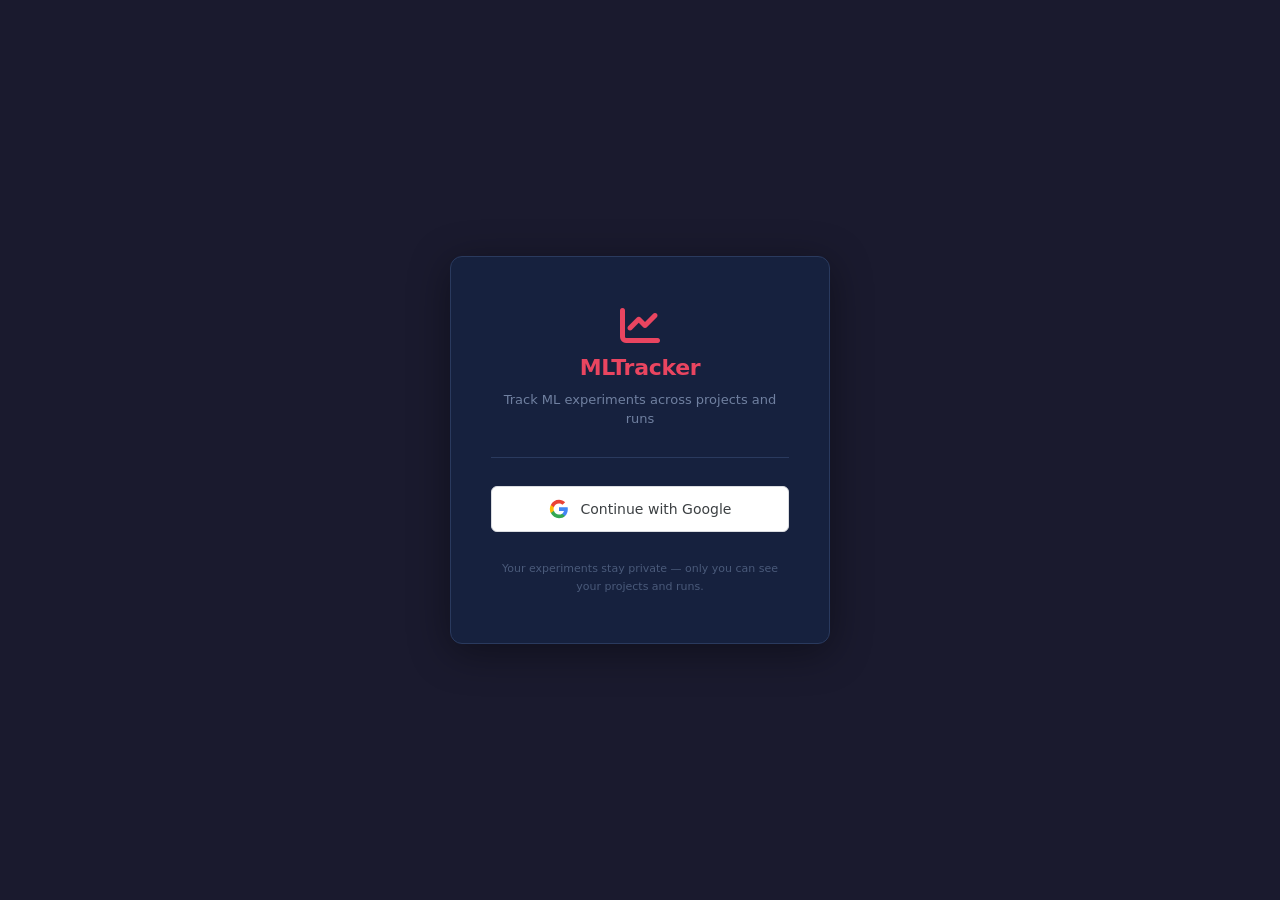
==== frontend/login.html @ 4c67242c "refactor: rebrand WandB Clone → MLTracker - Rename mywandb/ data folder → mltracker/ - Rename wandb." ====
<!DOCTYPE html>
<html lang="en">
<head>
  <meta charset="UTF-8" />
  <meta name="viewport" content="width=device-width, initial-scale=1.0" />
  <title>Sign in — MLTracker</title>
  <link rel="stylesheet"
        href="https://cdnjs.cloudflare.com/ajax/libs/font-awesome/6.5.1/css/all.min.css"
        integrity="sha512-DTOQO9RWCH3ppGqcWaEA1BIZOC6xxalwEsw9c2QQeAIftl+Vegovlnee1c9QX4TctnWMn13TZye+giMm8e2LwA=="
        crossorigin="anonymous" />
  <style>
    *, *::before, *::after { box-sizing: border-box; margin: 0; padding: 0; }

    body {
      font-family: 'Segoe UI', system-ui, sans-serif;
      background: #1a1a2e;
      color: #d0d8f0;
      min-height: 100vh;
      display: flex;
      align-items: center;
      justify-content: center;
    }

    .card {
      background: #16213e;
      border: 1px solid #2a3a5e;
      border-radius: 12px;
      padding: 48px 40px;
      width: 100%;
      max-width: 380px;
      display: flex;
      flex-direction: column;
      align-items: center;
      gap: 28px;
      box-shadow: 0 8px 40px rgba(0,0,0,0.4);
    }

    .logo {
      display: flex;
      flex-direction: column;
      align-items: center;
      gap: 10px;
    }

    .logo-icon {
      font-size: 40px;
      color: #e94560;
    }

    .logo-title {
      font-size: 22px;
      font-weight: 700;
      color: #e94560;
      letter-spacing: -0.3px;
    }

    .logo-sub {
      font-size: 13px;
      color: #7080a0;
      text-align: center;
      line-height: 1.5;
    }

    .divider {
      width: 100%;
      border: none;
      border-top: 1px solid #2a3a5e;
    }

    .btn-google {
      display: flex;
      align-items: center;
      justify-content: center;
      gap: 12px;
      width: 100%;
      padding: 12px 20px;
      background: #fff;
      color: #3c4043;
      border: 1px solid #dadce0;
      border-radius: 6px;
      font-size: 14px;
      font-weight: 500;
      font-family: inherit;
      cursor: pointer;
      text-decoration: none;
      transition: background 0.15s, box-shadow 0.15s;
    }

    .btn-google:hover {
      background: #f8f9fa;
      box-shadow: 0 2px 8px rgba(0,0,0,0.2);
    }

    .btn-google:active {
      background: #f1f3f4;
    }

    .google-logo {
      width: 20px;
      height: 20px;
      flex-shrink: 0;
    }

    .footer {
      font-size: 11px;
      color: #4a5a7a;
      text-align: center;
      line-height: 1.6;
    }
  </style>
</head>
<body>
  <div class="card">
    <div class="logo">
      <i class="fa-solid fa-chart-line logo-icon"></i>
      <span class="logo-title">MLTracker</span>
      <span class="logo-sub">Track ML experiments across projects and runs</span>
    </div>

    <hr class="divider" />

    <a class="btn-google" href="/auth/google">
      <!-- Google "G" SVG logo -->
      <svg class="google-logo" viewBox="0 0 24 24" xmlns="http://www.w3.org/2000/svg">
        <path d="M22.56 12.25c0-.78-.07-1.53-.2-2.25H12v4.26h5.92c-.26 1.37-1.04 2.53-2.21 3.31v2.77h3.57c2.08-1.92 3.28-4.74 3.28-8.09z" fill="#4285F4"/>
        <path d="M12 23c2.97 0 5.46-.98 7.28-2.66l-3.57-2.77c-.98.66-2.23 1.06-3.71 1.06-2.86 0-5.29-1.93-6.16-4.53H2.18v2.84C3.99 20.53 7.7 23 12 23z" fill="#34A853"/>
        <path d="M5.84 14.09c-.22-.66-.35-1.36-.35-2.09s.13-1.43.35-2.09V7.07H2.18C1.43 8.55 1 10.22 1 12s.43 3.45 1.18 4.93l3.66-2.84z" fill="#FBBC05"/>
        <path d="M12 5.38c1.62 0 3.06.56 4.21 1.64l3.15-3.15C17.45 2.09 14.97 1 12 1 7.7 1 3.99 3.47 2.18 7.07l3.66 2.84c.87-2.6 3.3-4.53 6.16-4.53z" fill="#EA4335"/>
      </svg>
      Continue with Google
    </a>

    <p class="footer">
      Your experiments stay private — only you can see your projects and runs.
    </p>
  </div>
</body>
</html>
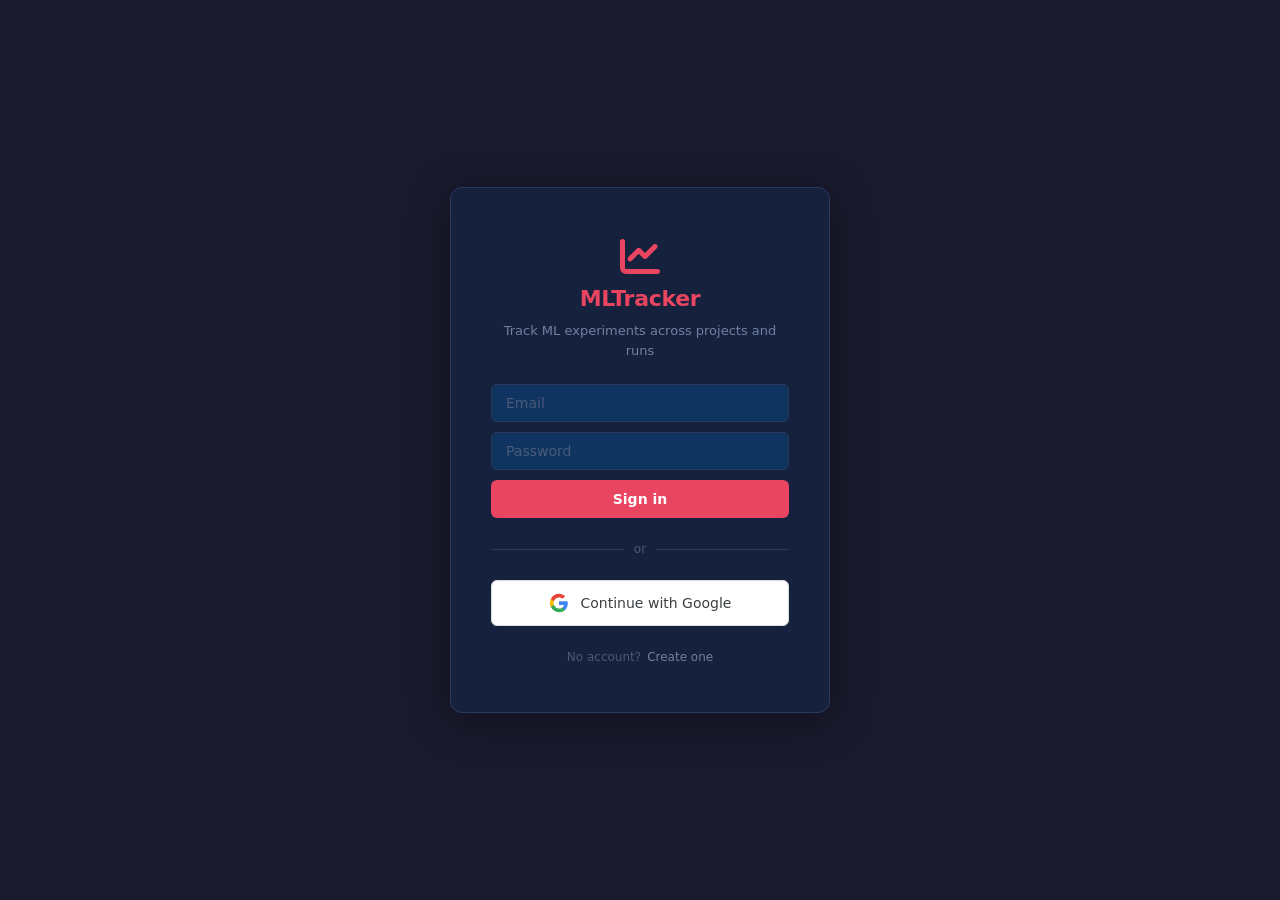
==== commit 655854da: "feat: add suspended status, status column, and fix admin panel action buttons Admin panel: - Three s" ====
--- a/frontend/login.html
+++ b/frontend/login.html
@@ -31,7 +31,7 @@
       display: flex;
       flex-direction: column;
       align-items: center;
-      gap: 28px;
+      gap: 24px;
       box-shadow: 0 8px 40px rgba(0,0,0,0.4);
     }
 
@@ -42,28 +42,63 @@
       gap: 10px;
     }
 
-    .logo-icon {
-      font-size: 40px;
-      color: #e94560;
-    }
-
-    .logo-title {
-      font-size: 22px;
-      font-weight: 700;
-      color: #e94560;
-      letter-spacing: -0.3px;
-    }
-
-    .logo-sub {
-      font-size: 13px;
-      color: #7080a0;
-      text-align: center;
-      line-height: 1.5;
-    }
+    .logo-icon  { font-size: 40px; color: #e94560; }
+    .logo-title { font-size: 22px; font-weight: 700; color: #e94560; letter-spacing: -0.3px; }
+    .logo-sub   { font-size: 13px; color: #7080a0; text-align: center; line-height: 1.5; }
+
+    .form-group {
+      width: 100%;
+      display: flex;
+      flex-direction: column;
+      gap: 10px;
+    }
+
+    .form-group input {
+      width: 100%;
+      padding: 10px 14px;
+      background: #0f3460;
+      border: 1px solid #2a3a5e;
+      border-radius: 6px;
+      color: #d0d8f0;
+      font-size: 14px;
+      font-family: inherit;
+      outline: none;
+      transition: border-color 0.15s;
+    }
+
+    .form-group input:focus { border-color: #e94560; }
+    .form-group input::placeholder { color: #4a5a7a; }
+
+    .btn-primary {
+      width: 100%;
+      padding: 11px 20px;
+      background: #e94560;
+      color: #fff;
+      border: none;
+      border-radius: 6px;
+      font-size: 14px;
+      font-weight: 600;
+      font-family: inherit;
+      cursor: pointer;
+      transition: background 0.15s;
+    }
+
+    .btn-primary:hover   { background: #2563eb; }
+    .btn-primary:disabled { opacity: 0.6; cursor: default; }
 
     .divider {
       width: 100%;
-      border: none;
+      display: flex;
+      align-items: center;
+      gap: 10px;
+      color: #4a5a7a;
+      font-size: 12px;
+    }
+
+    .divider::before,
+    .divider::after {
+      content: '';
+      flex: 1;
       border-top: 1px solid #2a3a5e;
     }
 
@@ -86,27 +121,33 @@
       transition: background 0.15s, box-shadow 0.15s;
     }
 
-    .btn-google:hover {
-      background: #f8f9fa;
-      box-shadow: 0 2px 8px rgba(0,0,0,0.2);
-    }
-
-    .btn-google:active {
-      background: #f1f3f4;
-    }
-
-    .google-logo {
-      width: 20px;
-      height: 20px;
-      flex-shrink: 0;
-    }
+    .btn-google:hover  { background: #f8f9fa; box-shadow: 0 2px 8px rgba(0,0,0,0.2); }
+    .btn-google:active { background: #f1f3f4; }
+
+    .google-logo { width: 20px; height: 20px; flex-shrink: 0; }
+
+    .error-msg {
+      width: 100%;
+      padding: 10px 14px;
+      background: rgba(233,69,96,0.15);
+      border: 1px solid rgba(233,69,96,0.4);
+      border-radius: 6px;
+      color: #e94560;
+      font-size: 13px;
+      display: none;
+    }
+
+    .error-msg.visible { display: block; }
 
     .footer {
-      font-size: 11px;
+      display: flex;
+      gap: 6px;
+      font-size: 12px;
       color: #4a5a7a;
-      text-align: center;
-      line-height: 1.6;
-    }
+    }
+
+    .footer a { color: #7080a0; text-decoration: none; }
+    .footer a:hover { color: #d0d8f0; }
   </style>
 </head>
 <body>
@@ -117,10 +158,16 @@
       <span class="logo-sub">Track ML experiments across projects and runs</span>
     </div>
 
-    <hr class="divider" />
+    <div class="form-group" id="login-form">
+      <input id="email"    type="email"    placeholder="Email"    autocomplete="email" />
+      <input id="password" type="password" placeholder="Password" autocomplete="current-password" />
+      <div class="error-msg" id="error-msg"></div>
+      <button class="btn-primary" id="login-btn" onclick="do_login()">Sign in</button>
+    </div>
+
+    <div class="divider">or</div>
 
     <a class="btn-google" href="/auth/google">
-      <!-- Google "G" SVG logo -->
       <svg class="google-logo" viewBox="0 0 24 24" xmlns="http://www.w3.org/2000/svg">
         <path d="M22.56 12.25c0-.78-.07-1.53-.2-2.25H12v4.26h5.92c-.26 1.37-1.04 2.53-2.21 3.31v2.77h3.57c2.08-1.92 3.28-4.74 3.28-8.09z" fill="#4285F4"/>
         <path d="M12 23c2.97 0 5.46-.98 7.28-2.66l-3.57-2.77c-.98.66-2.23 1.06-3.71 1.06-2.86 0-5.29-1.93-6.16-4.53H2.18v2.84C3.99 20.53 7.7 23 12 23z" fill="#34A853"/>
@@ -130,9 +177,59 @@
       Continue with Google
     </a>
 
-    <p class="footer">
-      Your experiments stay private — only you can see your projects and runs.
-    </p>
+    <div class="footer">
+      No account? <a href="/auth/register">Create one</a>
+    </div>
   </div>
+
+  <script>
+    // Show error from OAuth redirect (?error=pending or ?error=inactive)
+    const params = new URLSearchParams(location.search);
+    if (params.get('error') === 'inactive') show_error('Your account is not active.');
+
+    document.getElementById('password').addEventListener('keydown', e => {
+      if (e.key === 'Enter') do_login();
+    });
+
+    function show_error(msg) {
+      const el = document.getElementById('error-msg');
+      el.textContent = msg;
+      el.classList.add('visible');
+    }
+
+    async function do_login() {
+      const btn      = document.getElementById('login-btn');
+      const email    = document.getElementById('email').value.trim();
+      const password = document.getElementById('password').value;
+
+      document.getElementById('error-msg').classList.remove('visible');
+
+      if (!email || !password) { show_error('Please enter your email and password.'); return; }
+
+      btn.disabled = true;
+      btn.textContent = 'Signing in…';
+
+      try {
+        const res = await fetch('/auth/login', {
+          method: 'POST',
+          headers: { 'Content-Type': 'application/json' },
+          body: JSON.stringify({ email, password }),
+        });
+        const data = await res.json();
+        if (res.status === 403) {
+          const reason = (data.error || '').includes('suspended') ? '?reason=suspended' : '';
+          window.location.href = '/auth/pending' + reason;
+          return;
+        }
+        if (!res.ok) { show_error(data.error || 'Sign in failed.'); return; }
+        window.location.href = '/';
+      } catch {
+        show_error('Network error. Please try again.');
+      } finally {
+        btn.disabled = false;
+        btn.textContent = 'Sign in';
+      }
+    }
+  </script>
 </body>
 </html>
